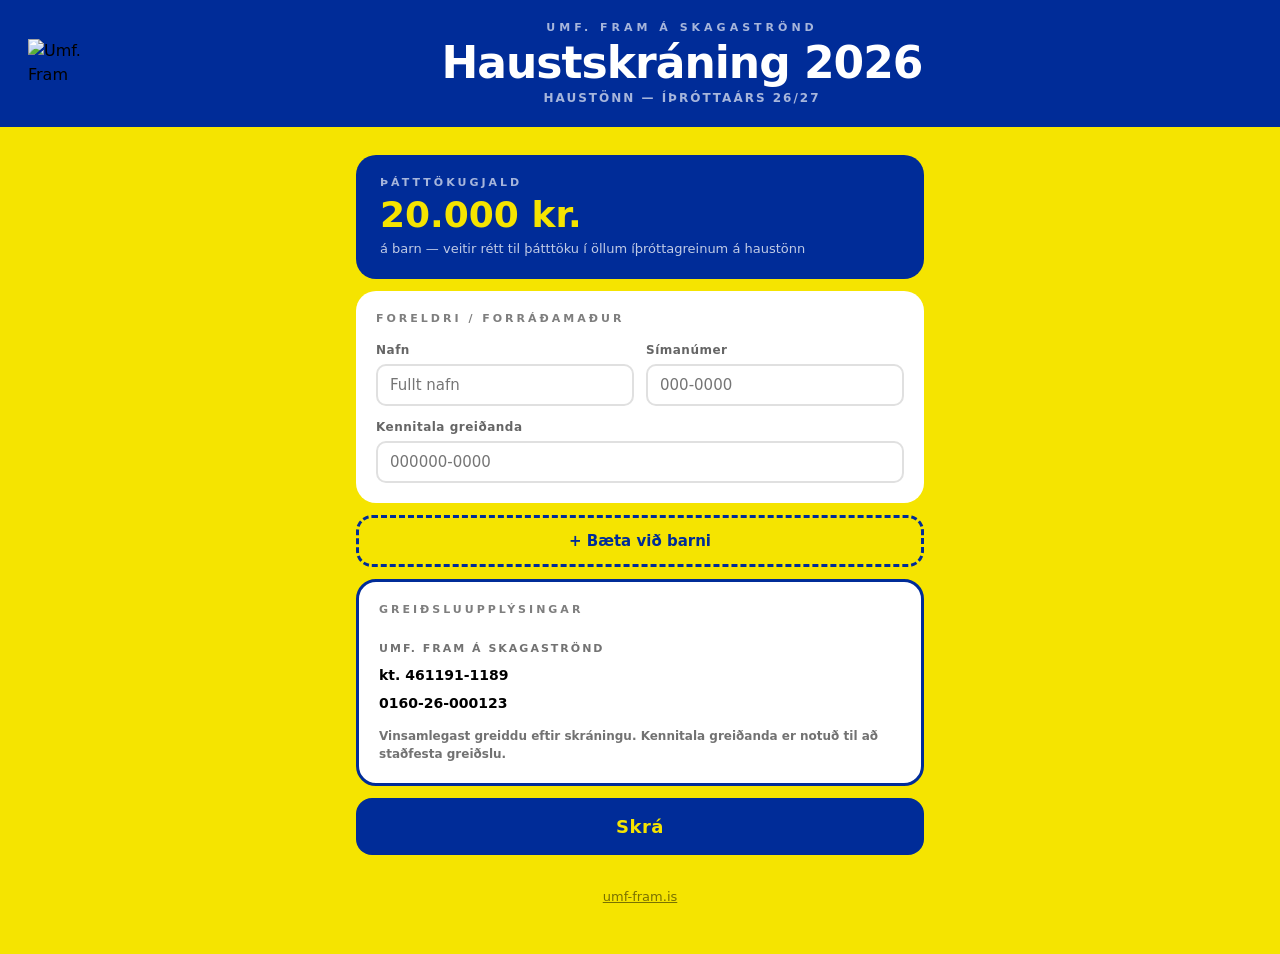
==== static/haustskraning/index.html @ c65675e9 "Add haustskraning registration page; move Fundargerðir under Um okkur; add Haustskráning to nav Co-A" ====
<!DOCTYPE html>
<html lang="is">
<head>
<meta charset="UTF-8">
<meta name="viewport" content="width=device-width, initial-scale=1.0">
<link rel="icon" type="image/png" href="/images/android-chrome-512x512.png">
<title>Haustskráning 2026 — Umf. Fram</title>
<style>
  *, *::before, *::after { box-sizing: border-box; margin: 0; padding: 0; }

  body {
    font-family: system-ui, -apple-system, 'Segoe UI', sans-serif;
    background: #f5e400;
    color: #000;
    min-height: 100vh;
    line-height: 1.5;
  }

  .header {
    background: #002c98;
    padding: 20px 28px;
    display: flex;
    align-items: center;
    gap: 20px;
  }
  .header-logo { width: 64px; height: auto; flex-shrink: 0; }
  .header-text { display: flex; flex-direction: column; align-items: center; flex: 1; text-align: center; }
  .header-eyebrow { font-size: 11px; letter-spacing: 4px; color: rgba(255,255,255,0.65); text-transform: uppercase; font-weight: 700; margin-bottom: 4px; }
  .header h1 { font-size: clamp(20px, 5vw, 44px); font-weight: 900; letter-spacing: -1px; color: #fff; line-height: 1; margin-bottom: 4px; }
  .header-sub { font-size: 12px; letter-spacing: 2px; color: rgba(255,255,255,0.65); font-weight: 700; text-transform: uppercase; }

  .container { max-width: 600px; margin: 0 auto; padding: 28px 16px 48px; }

  .card {
    background: #fff;
    border-radius: 20px;
    padding: 20px;
    margin-bottom: 12px;
  }
  .card-title {
    font-size: 11px;
    letter-spacing: 3px;
    text-transform: uppercase;
    font-weight: 800;
    opacity: 0.5;
    margin-bottom: 14px;
  }
  .card-header {
    display: flex;
    justify-content: space-between;
    align-items: center;
    margin-bottom: 14px;
  }
  .card-header .card-title { margin-bottom: 0; }

  .info-card {
    background: #002c98;
    color: #fff;
    border-radius: 20px;
    padding: 20px 24px;
    margin-bottom: 12px;
  }
  .info-card .label { font-size: 11px; letter-spacing: 3px; text-transform: uppercase; font-weight: 800; opacity: 0.65; margin-bottom: 6px; }
  .info-card .price { font-size: 36px; font-weight: 900; color: #f5e400; line-height: 1; }
  .info-card .price-desc { font-size: 13px; opacity: 0.75; margin-top: 6px; }

  .form-row {
    display: grid;
    grid-template-columns: 1fr 1fr;
    gap: 12px;
  }
  @media (max-width: 480px) { .form-row { grid-template-columns: 1fr; } }

  .form-group { display: flex; flex-direction: column; gap: 5px; }
  .form-group label { font-size: 12px; font-weight: 700; opacity: 0.6; letter-spacing: 0.5px; }
  .form-group input {
    border: 2px solid #e0e0e0;
    border-radius: 10px;
    padding: 10px 12px;
    font-size: 15px;
    font-family: inherit;
    outline: none;
    transition: border-color 0.15s;
  }
  .form-group input:focus { border-color: #002c98; }
  .form-group input.invalid { border-color: #be0000; }

  .remove-btn {
    background: none;
    border: 2px solid #be0000;
    color: #be0000;
    border-radius: 50px;
    padding: 3px 12px;
    font-size: 12px;
    font-weight: 800;
    cursor: pointer;
    font-family: inherit;
    transition: all 0.12s;
  }
  .remove-btn:hover { background: #be0000; color: #fff; }

  .add-btn {
    width: 100%;
    padding: 14px;
    border: 3px dashed #002c98;
    background: transparent;
    border-radius: 16px;
    font-size: 15px;
    font-weight: 800;
    color: #002c98;
    cursor: pointer;
    font-family: inherit;
    margin-bottom: 12px;
    transition: background 0.15s;
  }
  .add-btn:hover { background: rgba(0,44,152,0.06); }

  .price-total-card {
    background: #fff;
    border-radius: 20px;
    padding: 16px 20px;
    margin-bottom: 12px;
  }
  .price-row {
    display: flex;
    justify-content: space-between;
    font-size: 14px;
    font-weight: 600;
    padding: 5px 0;
    border-bottom: 1px solid #f0f0f0;
  }
  .price-row:last-child { border-bottom: none; }
  .price-row.total { font-size: 17px; font-weight: 900; padding-top: 10px; margin-top: 4px; }

  .submit-btn {
    width: 100%;
    padding: 18px;
    background: #002c98;
    color: #f5e400;
    border: none;
    border-radius: 16px;
    font-size: 18px;
    font-weight: 900;
    cursor: pointer;
    font-family: inherit;
    letter-spacing: 0.5px;
    margin-bottom: 12px;
    transition: opacity 0.15s;
  }
  .submit-btn:hover { opacity: 0.88; }
  .submit-btn:disabled { opacity: 0.5; cursor: not-allowed; }

  .form-msg {
    border-radius: 12px;
    padding: 14px 16px;
    font-size: 14px;
    font-weight: 600;
    line-height: 1.5;
    margin-bottom: 12px;
    display: none;
  }
  .form-msg.error { display: block; background: #fde8e8; color: #be0000; }
  .form-msg.success { display: block; background: #e6f4ea; color: #1a6b2f; }

  .footer { text-align: center; padding: 20px 0 0; font-size: 13px; opacity: 0.5; }
  .footer a { color: inherit; }
</style>
</head>
<body>

<div class="header">
  <img src="/images/logo.png" alt="Umf. Fram" class="header-logo">
  <div class="header-text">
    <div class="header-eyebrow">Umf. Fram á Skagaströnd</div>
    <h1>Haustskráning 2026</h1>
    <div class="header-sub">Haustönn — Íþróttaárs 26/27</div>
  </div>
</div>

<div class="container">

  <div class="info-card">
    <div class="label">Þátttökugjald</div>
    <div class="price">20.000 kr.</div>
    <div class="price-desc">á barn — veitir rétt til þátttöku í öllum íþróttagreinum á haustönn</div>
  </div>

  <!-- Parent/guardian info -->
  <div class="card">
    <div class="card-title">Foreldri / forráðamaður</div>
    <div class="form-row" style="margin-bottom:12px;">
      <div class="form-group">
        <label for="nafn-foreldri">Nafn</label>
        <input type="text" id="nafn-foreldri" placeholder="Fullt nafn">
      </div>
      <div class="form-group">
        <label for="simi">Símanúmer</label>
        <input type="tel" id="simi" placeholder="000-0000">
      </div>
    </div>
    <div class="form-group">
      <label for="kt-greidslu">Kennitala greiðanda</label>
      <input type="text" id="kt-greidslu" placeholder="000000-0000" maxlength="11">
    </div>
  </div>

  <!-- Children -->
  <div id="childrenContainer"></div>

  <button class="add-btn" onclick="addChild()">+ Bæta við barni</button>

  <!-- Price summary -->
  <div class="price-total-card" id="priceSummary" style="display:none;"></div>

  <!-- Payment info -->
  <div class="card" style="border: 3px solid #002c98;">
    <div class="card-title">Greiðsluupplýsingar</div>
    <div style="font-size:14px; font-weight:600; line-height:2;">
      <div><span style="opacity:0.55; font-size:11px; letter-spacing:2px; text-transform:uppercase; font-weight:800;">Umf. Fram á Skagaströnd</span></div>
      <div>kt. <strong>461191-1189</strong></div>
      <div><strong>0160-26-000123</strong></div>
    </div>
    <div style="font-size:12px; opacity:0.55; margin-top:10px; font-weight:600;">Vinsamlegast greiddu eftir skráningu. Kennitala greiðanda er notuð til að staðfesta greiðslu.</div>
  </div>

  <button class="submit-btn" id="submitBtn" onclick="handleSubmit()">Skrá</button>
  <div class="form-msg" id="formMsg"></div>

  <div class="footer">
    <a href="/">umf-fram.is</a>
  </div>

</div>

<script type="module">
import { initializeApp } from "https://www.gstatic.com/firebasejs/11.8.1/firebase-app.js";
import { getFirestore, collection, addDoc, serverTimestamp } from "https://www.gstatic.com/firebasejs/11.8.1/firebase-firestore.js";

const firebaseConfig = {
  apiKey: "AIzaSyCo-G3s8R84yb_MsgA8xdDrUVegonX2ouM",
  authDomain: "verkefnalisti-umhverfi.firebaseapp.com",
  projectId: "verkefnalisti-umhverfi",
  storageBucket: "verkefnalisti-umhverfi.firebasestorage.app",
  messagingSenderId: "479888787576",
  appId: "1:479888787576:web:3bba7432b794738b41c58d"
};

const app = initializeApp(firebaseConfig);
const db = getFirestore(app);

const PRICE = 20000;

let childCount = 0;
const children = [];

function formatKt(val) {
  const d = val.replace(/\D/g, "").substring(0, 10);
  return d.length > 6 ? d.substring(0, 6) + "-" + d.substring(6) : d;
}

function validateKt(kt) {
  const d = kt.replace(/\D/g, "");
  if (d.length !== 10) return false;
  const day = parseInt(d.substring(0, 2));
  const month = parseInt(d.substring(2, 4));
  return day >= 1 && day <= 71 && month >= 1 && month <= 12;
}

function updateSummary() {
  const summary = document.getElementById("priceSummary");
  if (children.length === 0) { summary.style.display = "none"; return; }

  let html = "";
  let total = 0;
  children.forEach((child, i) => {
    const nafn = document.getElementById("nafn-" + child.id)?.value.trim() || "Barn " + (i + 1);
    total += PRICE;
    html += `<div class="price-row"><span>${nafn}</span><span>${PRICE.toLocaleString("is-IS")} kr.</span></div>`;
  });
  html += `<div class="price-row total"><span>Samtals</span><span>${total.toLocaleString("is-IS")} kr.</span></div>`;
  summary.innerHTML = html;
  summary.style.display = "block";
}

window.addChild = function() {
  childCount++;
  const id = childCount;
  children.push({ id });

  const container = document.getElementById("childrenContainer");
  const card = document.createElement("div");
  card.className = "card";
  card.id = "child-card-" + id;
  card.innerHTML = `
    <div class="card-header">
      <div class="card-title">Barn ${id}</div>
      ${id > 1 ? `<button class="remove-btn" onclick="fjarlaegjaBarn(${id})">Fjarlægja</button>` : ""}
    </div>
    <div class="form-row">
      <div class="form-group">
        <label for="nafn-${id}">Nafn barns</label>
        <input type="text" id="nafn-${id}" placeholder="Fullt nafn" oninput="updateSummary()">
      </div>
      <div class="form-group">
        <label for="kt-${id}">Kennitala barns</label>
        <input type="text" id="kt-${id}" placeholder="000000-0000" maxlength="11" oninput="onKtInput(this)">
      </div>
    </div>
  `;
  container.appendChild(card);
  updateSummary();
};

window.onKtInput = function(el) {
  el.value = formatKt(el.value);
  el.classList.toggle("invalid", el.value.length > 0 && !validateKt(el.value));
};

window.fjarlaegjaBarn = function(id) {
  const idx = children.findIndex(c => c.id === id);
  if (idx !== -1) children.splice(idx, 1);
  document.getElementById("child-card-" + id)?.remove();
  updateSummary();
};

document.getElementById("kt-greidslu").addEventListener("input", function() {
  this.value = formatKt(this.value);
  this.classList.toggle("invalid", this.value.length > 0 && !validateKt(this.value));
});

window.handleSubmit = async function() {
  const nafnForeldri = document.getElementById("nafn-foreldri").value.trim();
  const simi = document.getElementById("simi").value.trim();
  const ktGreidslu = document.getElementById("kt-greidslu").value.trim();
  const msg = document.getElementById("formMsg");
  const btn = document.getElementById("submitBtn");
  msg.className = "form-msg";

  if (!nafnForeldri) { msg.className = "form-msg error"; msg.textContent = "Vinsamlegast skráðu nafn foreldris / forráðamanns."; return; }
  if (!simi) { msg.className = "form-msg error"; msg.textContent = "Vinsamlegast skráðu símanúmer."; return; }
  if (!validateKt(ktGreidslu)) { msg.className = "form-msg error"; msg.textContent = "Kennitala greiðanda er ekki gild."; return; }
  if (children.length === 0) { msg.className = "form-msg error"; msg.textContent = "Vinsamlegast bættu við barni."; return; }

  const bornData = [];
  for (let i = 0; i < children.length; i++) {
    const child = children[i];
    const nafn = document.getElementById("nafn-" + child.id).value.trim();
    const kt = document.getElementById("kt-" + child.id).value.trim();
    if (!nafn) { msg.className = "form-msg error"; msg.textContent = `Vantar nafn á barni ${i + 1}.`; return; }
    if (!validateKt(kt)) { msg.className = "form-msg error"; msg.textContent = `Kennitala barns ${i + 1} er ekki gild.`; return; }
    bornData.push({ nafn, kennitala: kt.replace(/\D/g, "") });
  }

  btn.disabled = true;
  btn.textContent = "Skrái...";

  const total = children.length * PRICE;

  try {
    await addDoc(collection(db, "haustskraning2026"), {
      nafnForeldri,
      simi,
      kennitaluGreidslu: ktGreidslu.replace(/\D/g, ""),
      born: bornData,
      fjoldiBarna: bornData.length,
      heildarverd: total,
      skrad: serverTimestamp()
    });
    msg.className = "form-msg success";
    msg.innerHTML = `Skráning móttekin! ${bornData.map(b => b.nafn).join(" og ")} ${bornData.length > 1 ? "eru" : "er"} skráð á haustönn.<br><br>
      Vinsamlegast greiddu <strong>${total.toLocaleString("is-IS")} kr.</strong> inn á reikning Umf. Fram:<br>
      <strong>0160-26-000123</strong> &nbsp;·&nbsp; kt. <strong>461191-1189</strong>`;
    btn.textContent = "Skráð!";
  } catch (e) {
    msg.className = "form-msg error";
    msg.textContent = "Villa kom upp. Reyndu aftur eða hafðu samband við okkur.";
    btn.disabled = false;
    btn.textContent = "Skrá";
  }
};

addChild();
</script>

</body>
</html>
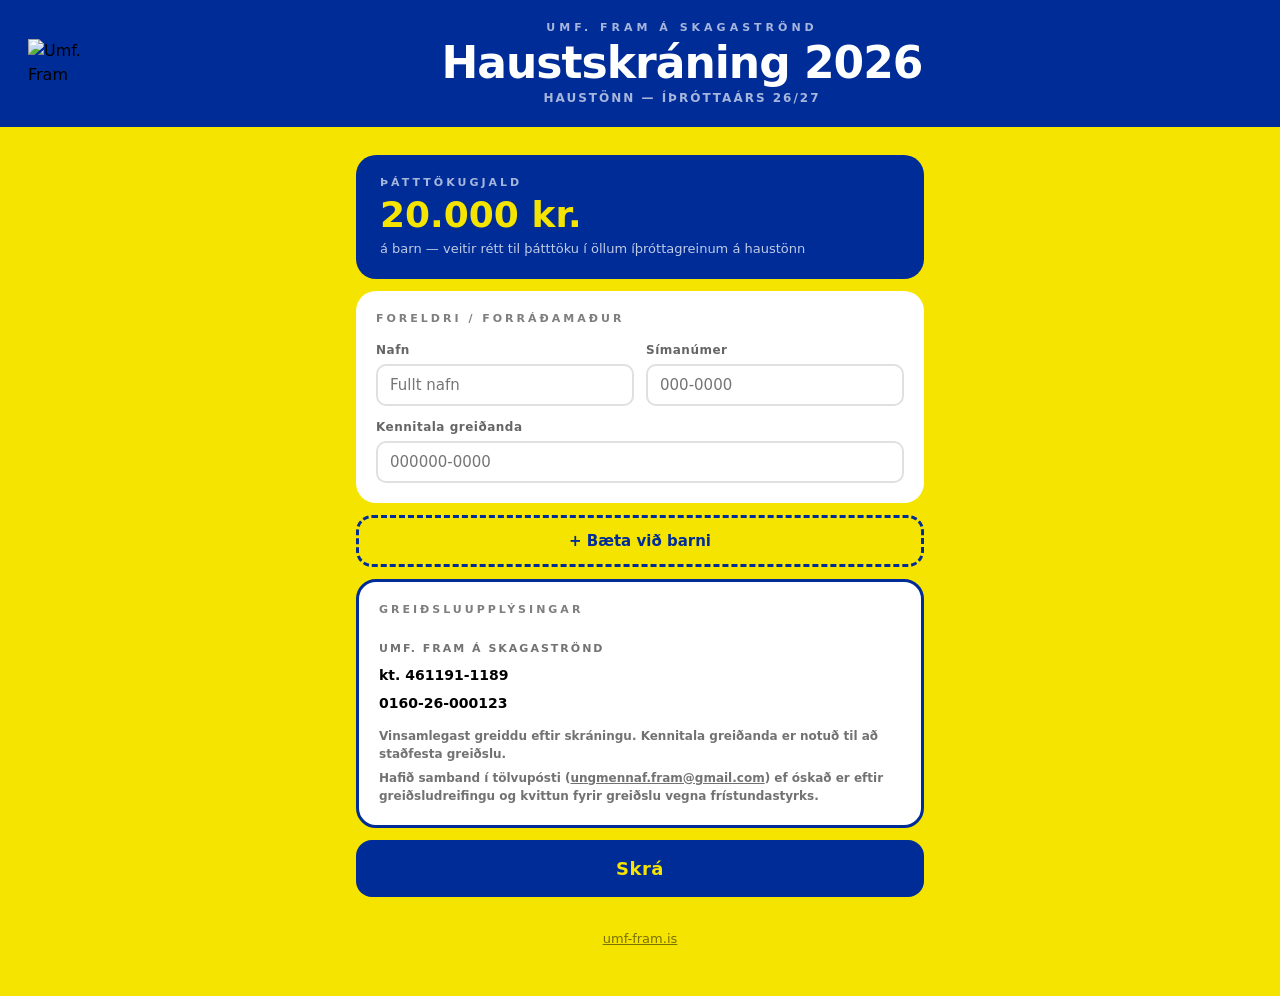
==== commit c44a184f: "Add payment split and receipt note to haustskraning page Co-Authored-By: Claude Sonnet 4.6 <noreply@" ====
--- a/static/haustskraning/index.html
+++ b/static/haustskraning/index.html
@@ -221,6 +221,7 @@
       <div><strong>0160-26-000123</strong></div>
     </div>
     <div style="font-size:12px; opacity:0.55; margin-top:10px; font-weight:600;">Vinsamlegast greiddu eftir skráningu. Kennitala greiðanda er notuð til að staðfesta greiðslu.</div>
+    <div style="font-size:12px; opacity:0.55; margin-top:6px; font-weight:600;">Hafið samband í tölvupósti (<a href="mailto:ungmennaf.fram@gmail.com" style="color:inherit;">ungmennaf.fram@gmail.com</a>) ef óskað er eftir greiðsludreifingu og kvittun fyrir greiðslu vegna frístundastyrks.</div>
   </div>
 
   <button class="submit-btn" id="submitBtn" onclick="handleSubmit()">Skrá</button>
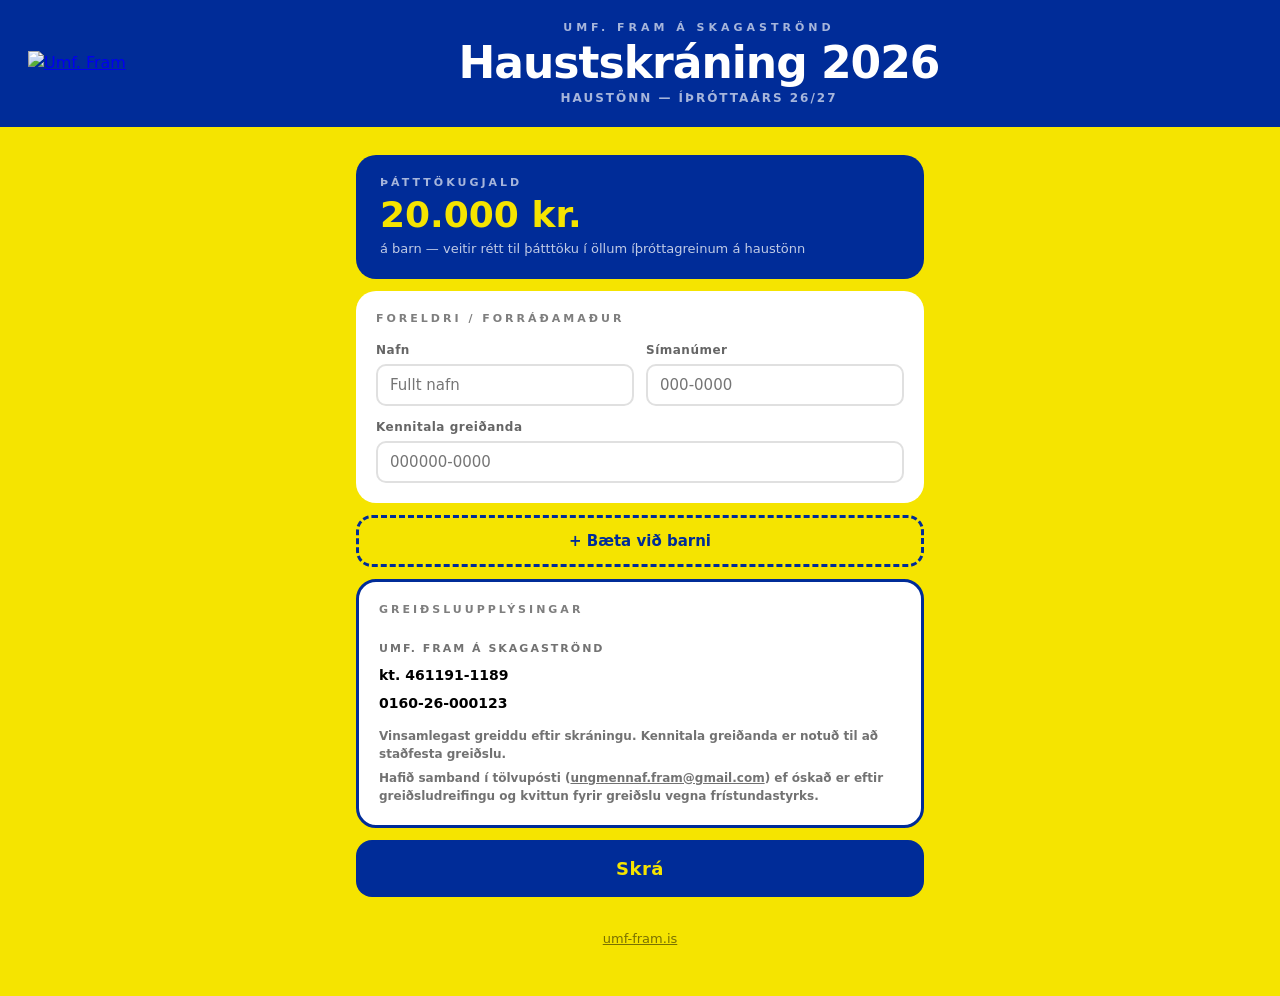
==== commit e7fb18fd: "Make logo a home link on haustskraning page Co-Authored-By: Claude Sonnet 4.6 <noreply@anthropic.com" ====
--- a/static/haustskraning/index.html
+++ b/static/haustskraning/index.html
@@ -169,7 +169,7 @@
 <body>
 
 <div class="header">
-  <img src="/images/logo.png" alt="Umf. Fram" class="header-logo">
+  <a href="/"><img src="/images/logo.png" alt="Umf. Fram" class="header-logo"></a>
   <div class="header-text">
     <div class="header-eyebrow">Umf. Fram á Skagaströnd</div>
     <h1>Haustskráning 2026</h1>
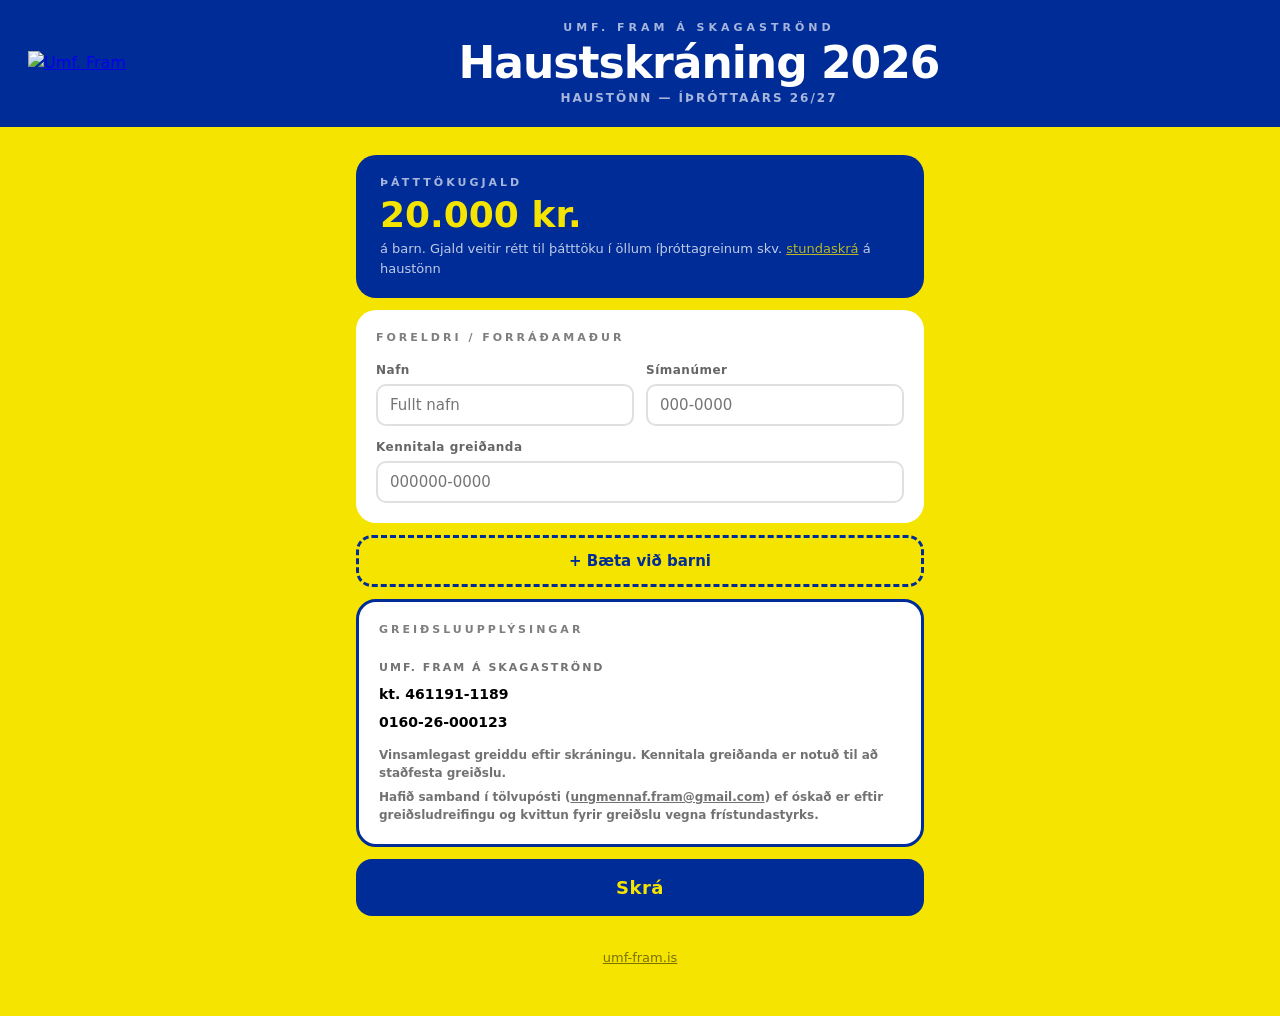
==== commit 9ca080ee: "Update price description with stundaskrá link on haustskraning page Co-Authored-By: Claude Sonnet 4." ====
--- a/static/haustskraning/index.html
+++ b/static/haustskraning/index.html
@@ -182,7 +182,7 @@
   <div class="info-card">
     <div class="label">Þátttökugjald</div>
     <div class="price">20.000 kr.</div>
-    <div class="price-desc">á barn — veitir rétt til þátttöku í öllum íþróttagreinum á haustönn</div>
+    <div class="price-desc">á barn. Gjald veitir rétt til þátttöku í öllum íþróttagreinum skv. <a href="/stundaskra/" style="color:#f5e400;">stundaskrá</a> á haustönn</div>
   </div>
 
   <!-- Parent/guardian info -->
